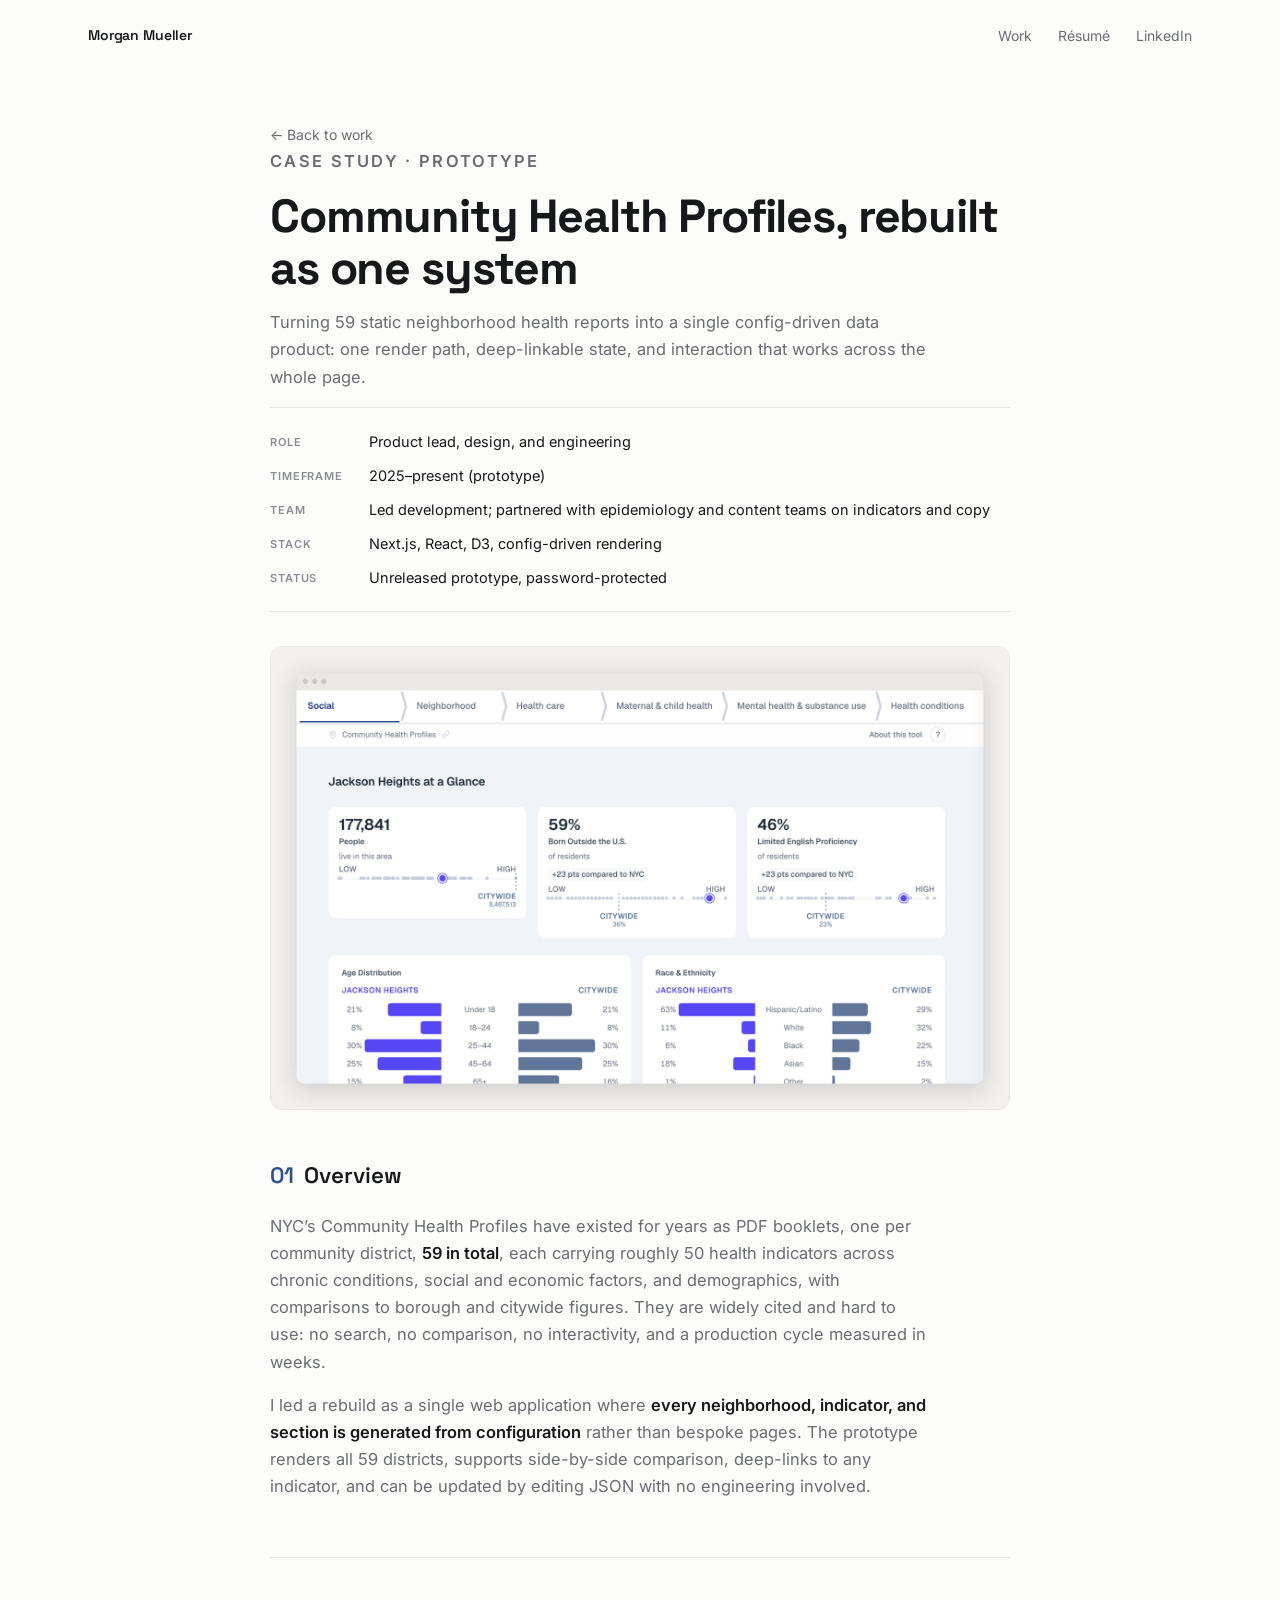
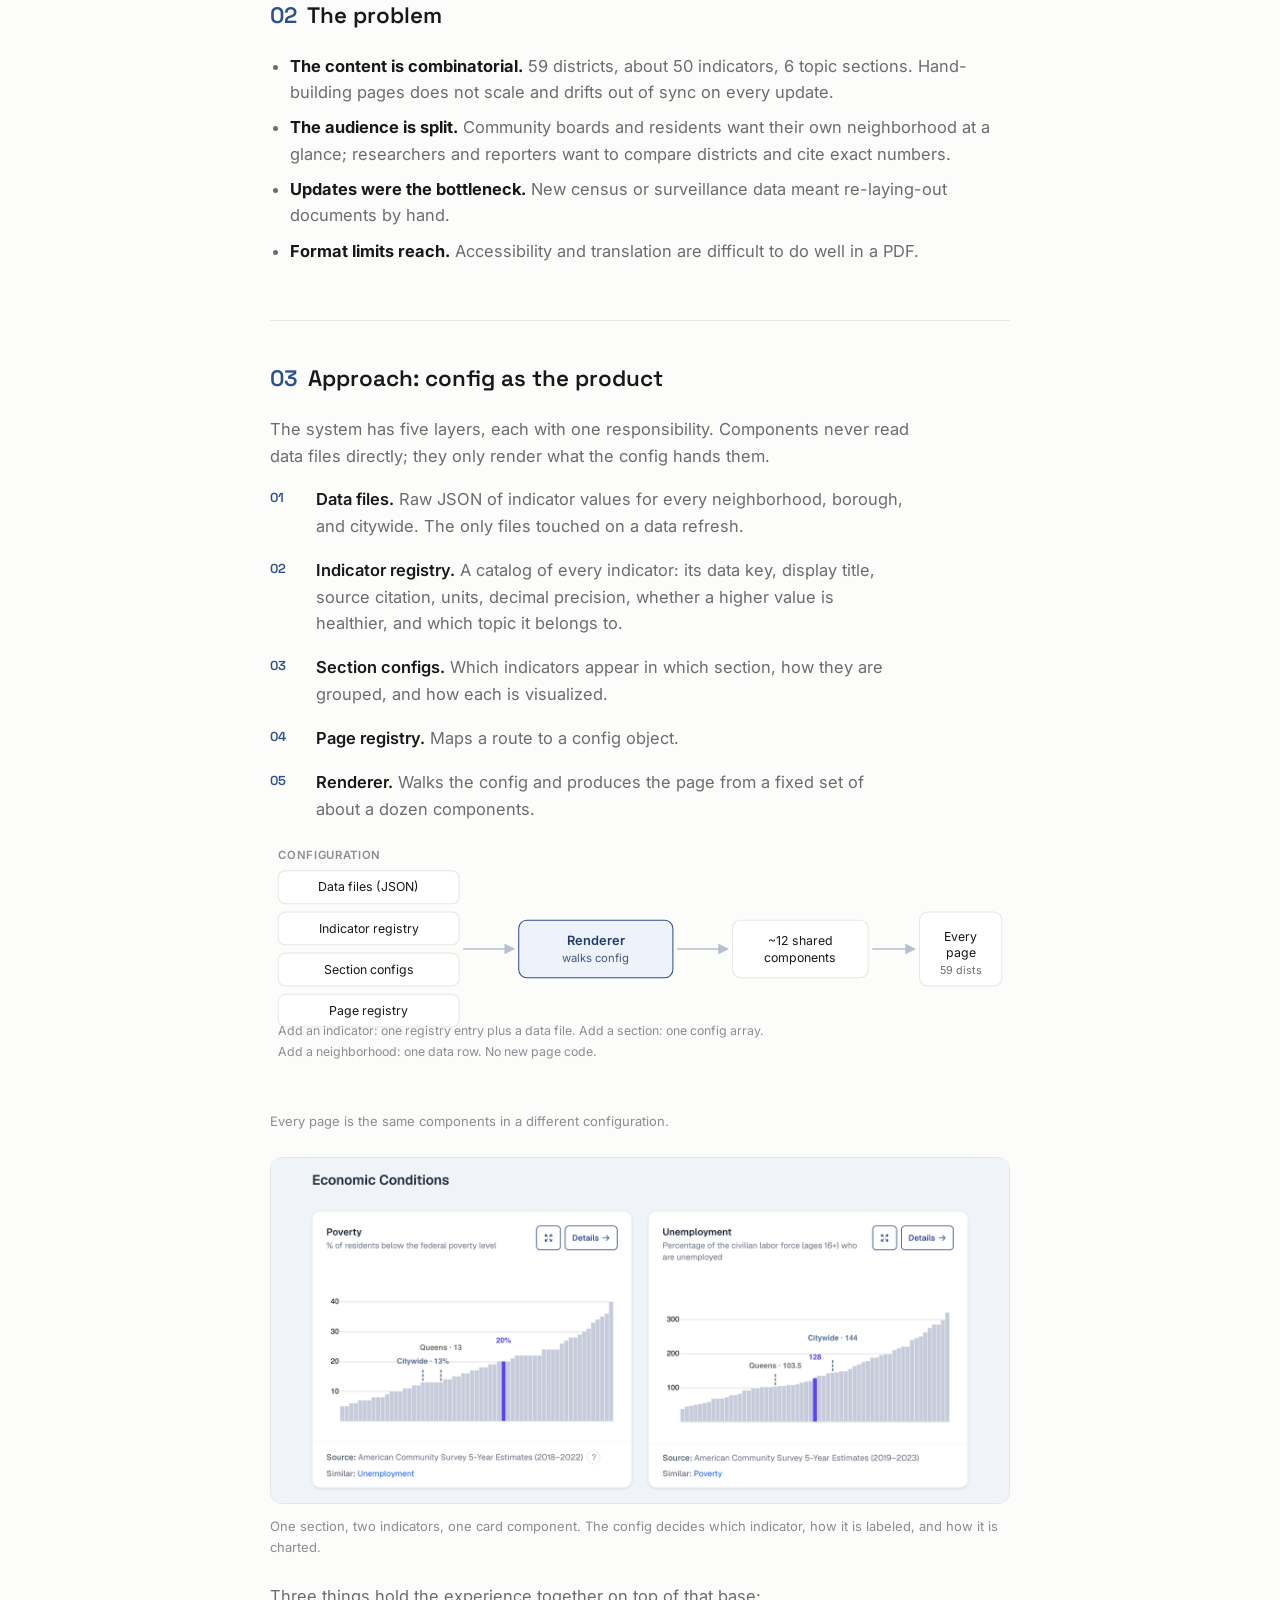
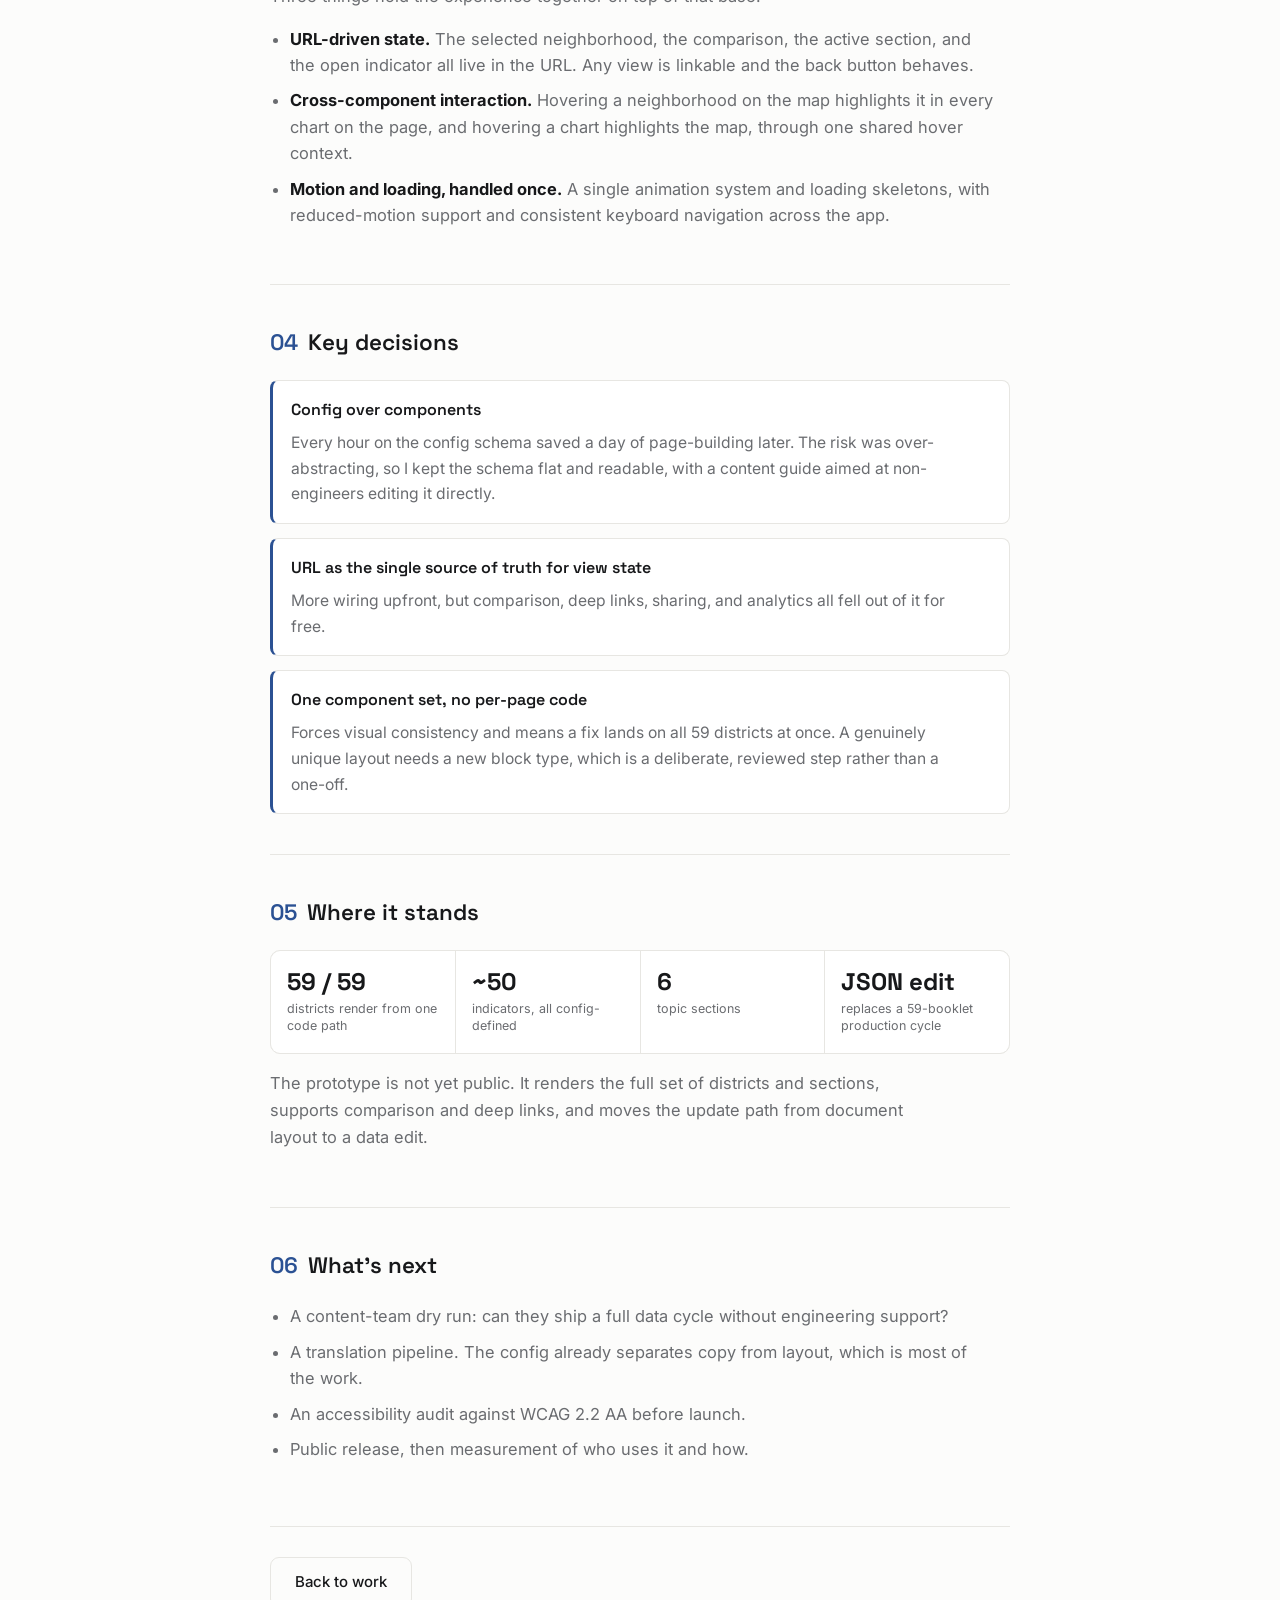
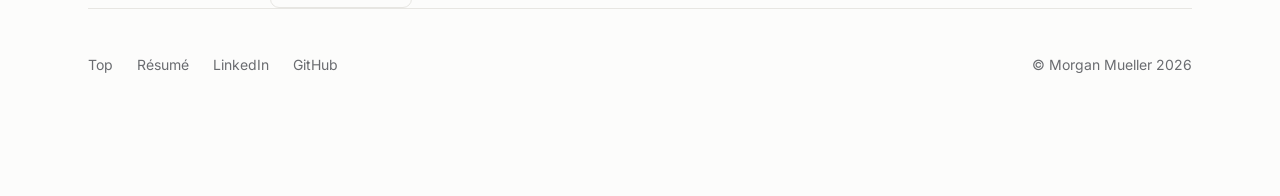
==== case/community-health-profiles.html @ b462141a "Add files via upload" ====
<!DOCTYPE html>
<html lang="en">

<head>
  <meta charset="utf-8">
  <meta name="viewport" content="width=device-width, initial-scale=1">
  <meta name="color-scheme" content="light only">
  <meta name="robots" content="noindex">

  <title>Case study: Community Health Profiles Redesign | Morgan Mueller</title>
  <meta name="author" content="Morgan Mueller">
  <meta name="description" content="Turning 59 static neighborhood health reports into one config-driven data product: a single render path, URL-driven state, and cross-component interaction.">

  <link rel="canonical" href="https://morganmueller.com/case/community-health-profiles.html">
  <link rel="icon" href="../assets/favicon.svg" type="image/svg+xml">
  <link rel="icon" href="../assets/favicon-32.png" sizes="32x32" type="image/png">
  <link rel="apple-touch-icon" href="../assets/apple-touch-icon.png">

  <meta property="og:title" content="Case study: Community Health Profiles Redesign" />
  <meta property="og:description" content="59 neighborhood health reports, rebuilt as one system." />
  <meta property="og:type" content="article" />

  <link rel="preconnect" href="https://fonts.googleapis.com">
  <link rel="preconnect" href="https://fonts.gstatic.com" crossorigin>
  <link href="https://fonts.googleapis.com/css2?family=Inter:wght@400;500;600&family=Space+Grotesk:wght@500;600;700&display=swap" rel="stylesheet">

  <link href="../css/main.css" rel="stylesheet">
  <link href="../css/case.css" rel="stylesheet">
</head>

<body id="top">

  <div class="wrap">

    <header class="topbar">
      <a class="monogram" href="../index.html">Morgan Mueller</a>
      <nav class="topbar__nav">
        <a href="../index.html#work">Work</a>
        <a href="../assets/resume.pdf" target="_blank" rel="noopener">Résumé</a>
        <a href="https://www.linkedin.com/in/morgan-mueller-6b3719a3/" target="_blank" rel="noopener">LinkedIn</a>
      </nav>
    </header>

    <article class="case">

      <div class="case__hero">
        <a class="case__back" href="../index.html#work">&#8592; Back to work</a>
        <p class="case__eyebrow">Case study &middot; Prototype</p>
        <h1>Community Health Profiles, rebuilt as one system</h1>
        <p class="case__sub">
          Turning 59 static neighborhood health reports into a single config-driven data
          product: one render path, deep-linkable state, and interaction that works across
          the whole page.
        </p>

        <dl class="case__facts">
          <dt>Role</dt><dd>Product lead, design, and engineering</dd>
          <dt>Timeframe</dt><dd>2025&ndash;present (prototype)</dd>
          <dt>Team</dt><dd>Led development; partnered with epidemiology and content teams on indicators and copy</dd>
          <dt>Stack</dt><dd>Next.js, React, D3, config-driven rendering</dd>
          <dt>Status</dt><dd>Unreleased prototype, password-protected</dd>
        </dl>

        <div class="case__shot">
          <img src="../assets/chp-redesign.png" alt="The Community Health Profiles prototype: a neighborhood at-a-glance view with stat tiles and paired neighborhood-versus-citywide comparison charts.">
        </div>
      </div>

      <section>
        <h2><span class="case__num">01</span>Overview</h2>
        <p>
          NYC&rsquo;s Community Health Profiles have existed for years as PDF booklets, one
          per community district, <strong>59 in total</strong>, each carrying roughly 50
          health indicators across chronic conditions, social and economic factors, and
          demographics, with comparisons to borough and citywide figures. They are widely
          cited and hard to use: no search, no comparison, no interactivity, and a
          production cycle measured in weeks.
        </p>
        <p>
          I led a rebuild as a single web application where <strong>every neighborhood,
          indicator, and section is generated from configuration</strong> rather than
          bespoke pages. The prototype renders all 59 districts, supports side-by-side
          comparison, deep-links to any indicator, and can be updated by editing JSON with
          no engineering involved.
        </p>
      </section>

      <section>
        <h2><span class="case__num">02</span>The problem</h2>
        <ul>
          <li><strong>The content is combinatorial.</strong> 59 districts, about 50 indicators, 6 topic sections. Hand-building pages does not scale and drifts out of sync on every update.</li>
          <li><strong>The audience is split.</strong> Community boards and residents want their own neighborhood at a glance; researchers and reporters want to compare districts and cite exact numbers.</li>
          <li><strong>Updates were the bottleneck.</strong> New census or surveillance data meant re-laying-out documents by hand.</li>
          <li><strong>Format limits reach.</strong> Accessibility and translation are difficult to do well in a PDF.</li>
        </ul>
      </section>

      <section>
        <h2><span class="case__num">03</span>Approach: config as the product</h2>
        <p>
          The system has five layers, each with one responsibility. Components never read
          data files directly; they only render what the config hands them.
        </p>
        <ol class="case__steps">
          <li><strong>Data files.</strong> Raw JSON of indicator values for every neighborhood, borough, and citywide. The only files touched on a data refresh.</li>
          <li><strong>Indicator registry.</strong> A catalog of every indicator: its data key, display title, source citation, units, decimal precision, whether a higher value is healthier, and which topic it belongs to.</li>
          <li><strong>Section configs.</strong> Which indicators appear in which section, how they are grouped, and how each is visualized.</li>
          <li><strong>Page registry.</strong> Maps a route to a config object.</li>
          <li><strong>Renderer.</strong> Walks the config and produces the page from a fixed set of about a dozen components.</li>
        </ol>

        <figure class="case__figure">
          <svg viewBox="0 0 720 252" role="img" aria-label="Architecture diagram: four configuration inputs feed a renderer, which uses a shared component set to build every page.">
            <defs>
              <marker id="ar2" viewBox="0 0 8 8" refX="6" refY="4" markerWidth="7" markerHeight="7" orient="auto">
                <path d="M0,0 L8,4 L0,8 z" fill="#b6bfd2"></path>
              </marker>
            </defs>
            <text x="8" y="18" font-family="Inter, sans-serif" font-size="11" font-weight="600" letter-spacing="0.06em" fill="#8b8d92">CONFIGURATION</text>
            <rect x="8" y="30" width="176" height="32" rx="7" fill="#ffffff" stroke="#e7e6e2"></rect>
            <text x="96" y="50" text-anchor="middle" font-family="Inter, sans-serif" font-size="12" fill="#17181a">Data files (JSON)</text>
            <rect x="8" y="70" width="176" height="32" rx="7" fill="#ffffff" stroke="#e7e6e2"></rect>
            <text x="96" y="90" text-anchor="middle" font-family="Inter, sans-serif" font-size="12" fill="#17181a">Indicator registry</text>
            <rect x="8" y="110" width="176" height="32" rx="7" fill="#ffffff" stroke="#e7e6e2"></rect>
            <text x="96" y="130" text-anchor="middle" font-family="Inter, sans-serif" font-size="12" fill="#17181a">Section configs</text>
            <rect x="8" y="150" width="176" height="32" rx="7" fill="#ffffff" stroke="#e7e6e2"></rect>
            <text x="96" y="170" text-anchor="middle" font-family="Inter, sans-serif" font-size="12" fill="#17181a">Page registry</text>

            <path d="M188 106 H236" stroke="#b6bfd2" stroke-width="1.5" fill="none" marker-end="url(#ar2)"></path>

            <rect x="242" y="78" width="150" height="56" rx="8" fill="#eef2fa" stroke="#2b5193"></rect>
            <text x="317" y="102" text-anchor="middle" font-family="Inter, sans-serif" font-size="12.5" font-weight="600" fill="#1f3d70">Renderer</text>
            <text x="317" y="119" text-anchor="middle" font-family="Inter, sans-serif" font-size="11" fill="#41597f">walks config</text>

            <path d="M396 106 H444" stroke="#b6bfd2" stroke-width="1.5" fill="none" marker-end="url(#ar2)"></path>

            <rect x="450" y="78" width="132" height="56" rx="8" fill="#ffffff" stroke="#e7e6e2"></rect>
            <text x="516" y="102" text-anchor="middle" font-family="Inter, sans-serif" font-size="12" fill="#17181a">~12 shared</text>
            <text x="516" y="119" text-anchor="middle" font-family="Inter, sans-serif" font-size="12" fill="#17181a">components</text>

            <path d="M586 106 H626" stroke="#b6bfd2" stroke-width="1.5" fill="none" marker-end="url(#ar2)"></path>

            <rect x="632" y="70" width="80" height="72" rx="8" fill="#ffffff" stroke="#e7e6e2"></rect>
            <text x="672" y="98" text-anchor="middle" font-family="Inter, sans-serif" font-size="12" fill="#17181a">Every</text>
            <text x="672" y="114" text-anchor="middle" font-family="Inter, sans-serif" font-size="12" fill="#17181a">page</text>
            <text x="672" y="130" text-anchor="middle" font-family="Inter, sans-serif" font-size="10.5" fill="#6a6c70">59 dists</text>

            <text x="8" y="190" font-family="Inter, sans-serif" font-size="12" fill="#8b8d92">Add an indicator: one registry entry plus a data file. Add a section: one config array.</text>
            <text x="8" y="210" font-family="Inter, sans-serif" font-size="12" fill="#8b8d92">Add a neighborhood: one data row. No new page code.</text>
          </svg>
          <figcaption>Every page is the same components in a different configuration.</figcaption>
        </figure>

        <figure class="case__figure">
          <img src="../assets/chp-config-components.png" alt="A topic section on the prototype: two indicator cards, Poverty and Unemployment, with identical layout: a ranked distribution chart, the neighborhood highlighted against citywide and borough reference lines, a source citation, and links to related indicators.">
          <figcaption>One section, two indicators, one card component. The config decides which indicator, how it is labeled, and how it is charted.</figcaption>
        </figure>

        <p>Three things hold the experience together on top of that base:</p>
        <ul>
          <li><strong>URL-driven state.</strong> The selected neighborhood, the comparison, the active section, and the open indicator all live in the URL. Any view is linkable and the back button behaves.</li>
          <li><strong>Cross-component interaction.</strong> Hovering a neighborhood on the map highlights it in every chart on the page, and hovering a chart highlights the map, through one shared hover context.</li>
          <li><strong>Motion and loading, handled once.</strong> A single animation system and loading skeletons, with reduced-motion support and consistent keyboard navigation across the app.</li>
        </ul>
      </section>

      <section>
        <h2><span class="case__num">04</span>Key decisions</h2>
        <div class="case__decisions">
          <div class="decision">
            <h3>Config over components</h3>
            <p>Every hour on the config schema saved a day of page-building later. The risk was over-abstracting, so I kept the schema flat and readable, with a content guide aimed at non-engineers editing it directly.</p>
          </div>
          <div class="decision">
            <h3>URL as the single source of truth for view state</h3>
            <p>More wiring upfront, but comparison, deep links, sharing, and analytics all fell out of it for free.</p>
          </div>
          <div class="decision">
            <h3>One component set, no per-page code</h3>
            <p>Forces visual consistency and means a fix lands on all 59 districts at once. A genuinely unique layout needs a new block type, which is a deliberate, reviewed step rather than a one-off.</p>
          </div>
        </div>
      </section>

      <section>
        <h2><span class="case__num">05</span>Where it stands</h2>
        <div class="case__results">
          <div class="result"><strong>59 / 59</strong><span>districts render from one code path</span></div>
          <div class="result"><strong>~50</strong><span>indicators, all config-defined</span></div>
          <div class="result"><strong>6</strong><span>topic sections</span></div>
          <div class="result"><strong>JSON edit</strong><span>replaces a 59-booklet production cycle</span></div>
        </div>
        <p>
          The prototype is not yet public. It renders the full set of districts and
          sections, supports comparison and deep links, and moves the update path from
          document layout to a data edit.
        </p>
      </section>

      <section>
        <h2><span class="case__num">06</span>What&rsquo;s next</h2>
        <ul>
          <li>A content-team dry run: can they ship a full data cycle without engineering support?</li>
          <li>A translation pipeline. The config already separates copy from layout, which is most of the work.</li>
          <li>An accessibility audit against WCAG 2.2 AA before launch.</li>
          <li>Public release, then measurement of who uses it and how.</li>
        </ul>
      </section>

      <div class="case__cta">
        <a class="btn btn--ghost" href="../index.html#work">Back to work</a>
      </div>

    </article>

    <footer class="foot">
      <div class="foot__links">
        <a href="#top">Top</a>
        <a href="../assets/resume.pdf" target="_blank" rel="noopener">Résumé</a>
        <a href="https://www.linkedin.com/in/morgan-mueller-6b3719a3/" target="_blank" rel="noopener">LinkedIn</a>
        <a href="https://github.com/morganmueller" target="_blank" rel="noopener">GitHub</a>
      </div>
      <p class="foot__copy">&copy; Morgan Mueller 2026</p>
    </footer>

  </div>

</body>
</html>
---- css/main.css ----
/* ---------- Tokens ---------- */
:root {
  --bg: #fcfcfb;
  --surface: #ffffff;
  --text: #17181a;
  --muted: #6a6c70;
  --faint: #8b8d92;
  --border: #e7e6e2;
  --accent: #2b5193;
  --accent-strong: #1f3d70;

  --radius: 12px;
  --maxw: 1200px;

  --font-sans: 'Inter', system-ui, -apple-system, 'Segoe UI', Roboto, Helvetica, Arial, sans-serif;
  --font-display: 'Space Grotesk', var(--font-sans);
}

/* ---------- Base ---------- */
* { box-sizing: border-box; }

html { scroll-behavior: smooth; }

body {
  margin: 0;
  background: var(--bg);
  color: var(--text);
  font-family: var(--font-sans);
  font-size: 17px;
  line-height: 1.65;
  -webkit-font-smoothing: antialiased;
  text-rendering: optimizeLegibility;
}

a { color: inherit; text-decoration: none; }

img { max-width: 100%; }

.wrap {
  max-width: var(--maxw);
  margin: 0 auto;
  padding: 0 48px 120px;
}

/* ---------- Topbar ---------- */
.topbar {
  display: flex;
  align-items: center;
  justify-content: space-between;
  padding: 24px 0;
  font-size: 14px;
}

.monogram {
  font-family: var(--font-display);
  font-weight: 600;
  letter-spacing: -0.01em;
}

.topbar__nav a {
  color: var(--muted);
  margin-left: 22px;
  transition: color .15s ease;
}

.topbar__nav a:hover { color: var(--text); }

/* ---------- Sections ---------- */
section {
  padding: 56px 0;
  border-top: 1px solid var(--border);
}

section[id] { scroll-margin-top: 28px; }

.section-label {
  display: flex;
  align-items: center;
  gap: 12px;
  font-size: 12px;
  font-weight: 600;
  letter-spacing: 0.13em;
  text-transform: uppercase;
  color: var(--faint);
  margin: 0 0 28px;
}

.section-label::before {
  content: "";
  width: 22px;
  height: 2px;
  background: var(--accent);
  flex: none;
}

/* ---------- Hero ---------- */
.hero {
  position: relative;
  padding: 72px 0 12px;
  border-top: 0;
}

.hero__spark {
  position: absolute;
  top: 40px;
  right: 0;
  width: min(46%, 460px);
  height: 118px;
  overflow: visible;
  pointer-events: none;
}

.hero__spark polyline {
  fill: none;
  stroke: var(--accent);
  stroke-width: 2;
  stroke-linecap: round;
  stroke-linejoin: round;
  opacity: 0.32;
  stroke-dasharray: 1400;
  stroke-dashoffset: 1400;
  animation: spark-draw 1.6s cubic-bezier(.2, .7, .2, 1) 0.2s forwards;
}

@keyframes spark-draw {
  to { stroke-dashoffset: 0; }
}

.hero h1 {
  position: relative;
  font-family: var(--font-display);
  font-size: clamp(2.9rem, 6.5vw, 4.75rem);
  font-weight: 700;
  letter-spacing: -0.03em;
  line-height: 1.04;
  margin: 0 0 16px;
}

.hero__role {
  position: relative;
  font-size: clamp(1.15rem, 2vw, 1.35rem);
  font-weight: 500;
  color: var(--accent);
  margin: 0 0 10px;
  max-width: 32ch;
}

.hero__craft {
  position: relative;
  font-size: 1.02rem;
  font-weight: 500;
  color: var(--text);
  margin: 0 0 26px;
  max-width: 52ch;
}

.hero__meta {
  font-size: 0.9rem;
  color: var(--faint);
  margin: 0 0 30px;
  max-width: 65ch;
}

.hero__lede {
  font-size: 1.05rem;
  color: var(--muted);
  margin: 0 0 18px;
  max-width: 65ch;
}

/* ---------- Capabilities ---------- */
.caps__grid {
  display: grid;
  grid-template-columns: repeat(3, 1fr);
  gap: 44px;
}

.cap h3 {
  font-family: var(--font-display);
  font-size: 1.05rem;
  font-weight: 600;
  margin: 0 0 14px;
}

.cap ul {
  list-style: none;
  margin: 0;
  padding: 0;
}

.cap li {
  font-size: 15px;
  color: var(--muted);
  line-height: 1.5;
  padding: 9px 0;
  border-top: 1px solid var(--border);
}

/* ---------- Tools & methods ---------- */
.tools {
  margin-top: 40px;
  padding-top: 28px;
  border-top: 1px solid var(--border);
}

.tools__label {
  display: block;
  font-size: 12px;
  font-weight: 600;
  letter-spacing: 0.13em;
  text-transform: uppercase;
  color: var(--faint);
  margin-bottom: 16px;
}

.chips {
  list-style: none;
  display: flex;
  flex-wrap: wrap;
  gap: 10px;
  margin: 0;
  padding: 0;
}

.chips li {
  font-size: 13.5px;
  color: var(--text);
  background: var(--surface);
  border: 1px solid var(--border);
  border-radius: 999px;
  padding: 6px 14px;
  line-height: 1.3;
}

/* ---------- How I work ---------- */
.how p {
  font-size: 1.05rem;
  color: var(--muted);
  margin: 0;
  max-width: 70ch;
}

/* ---------- Selected work ---------- */
.work__grid {
  display: grid;
  grid-template-columns: repeat(2, 1fr);
  gap: 28px;
}

.card {
  position: relative;
  display: flex;
  flex-direction: column;
  background: var(--surface);
  border: 1px solid var(--border);
  border-radius: var(--radius);
  overflow: hidden;
  transition: transform .18s ease, border-color .18s ease, box-shadow .18s ease;
}

.card:hover {
  transform: translateY(-3px);
  border-color: var(--accent);
  box-shadow: 0 16px 38px -16px rgba(0, 0, 0, 0.22);
}

/* whole-card link: transparent overlay that captures clicks */
.card__stretch {
  position: absolute;
  inset: 0;
  z-index: 1;
  border-radius: var(--radius);
}

.card__stretch:focus-visible {
  outline: 2px solid var(--accent);
  outline-offset: -3px;
}

/* real links inside the card sit above the overlay */
.card__links {
  position: relative;
  z-index: 2;
  display: flex;
  flex-wrap: wrap;
  gap: 18px;
  margin-top: 16px;
  padding-top: 14px;
  border-top: 1px solid var(--border);
  font-size: 13px;
}

.card__links a {
  color: var(--accent);
  font-weight: 500;
}

.card__links a:hover {
  color: var(--accent-strong);
  text-decoration: underline;
}

.card__case { font-weight: 600; }

.card__thumb {
  aspect-ratio: 16 / 10;
  overflow: hidden;
  background: var(--bg);
  border-bottom: 1px solid var(--border);
}

.card__thumb img {
  width: 100%;
  height: 100%;
  object-fit: cover;
  object-position: top center;
  display: block;
  transition: transform .4s cubic-bezier(.2, .7, .2, 1);
}

.card:hover .card__thumb img { transform: scale(1.04); }

.card__body { padding: 22px 24px 26px; }

.card__index {
  font-family: var(--font-display);
  font-size: 12px;
  font-weight: 600;
  letter-spacing: 0.12em;
  color: var(--accent);
  margin: 0 0 10px;
}

.card__title {
  font-family: var(--font-display);
  font-size: 1.2rem;
  font-weight: 600;
  line-height: 1.25;
  margin: 0 0 8px;
}

.card__org {
  font-size: 11.5px;
  font-weight: 600;
  letter-spacing: 0.07em;
  text-transform: uppercase;
  color: var(--faint);
  margin: 0 0 12px;
}

.card__meta {
  font-size: 14.5px;
  color: var(--muted);
  line-height: 1.55;
  margin: 0;
}

.card__role {
  color: var(--text);
  font-weight: 500;
}

.card__impact {
  margin: 12px 0 0;
  padding-top: 12px;
  border-top: 1px solid var(--border);
  font-size: 13.5px;
  line-height: 1.5;
  color: var(--text);
}

.card__impact-label {
  display: inline-block;
  margin-right: 8px;
  font-size: 10.5px;
  font-weight: 600;
  letter-spacing: 0.09em;
  text-transform: uppercase;
  color: var(--accent);
  transform: translateY(-1px);
}

.card__stack {
  list-style: none;
  display: flex;
  flex-wrap: wrap;
  gap: 7px;
  margin: 14px 0 0;
  padding: 0;
}

.card__stack li {
  font-size: 11.5px;
  color: var(--muted);
  background: var(--bg);
  border: 1px solid var(--border);
  border-radius: 999px;
  padding: 3px 10px;
  line-height: 1.3;
}

/* ---------- Locked / private project ---------- */
.card--locked {
  border-style: dashed;
  border-color: #cfcec8;
}

.card--locked:hover {
  transform: none;
  border-color: var(--accent);
  box-shadow: none;
}

.card--locked:hover .card__thumb img { transform: none; }

.card__thumb { position: relative; }

.card__lockbadge {
  position: absolute;
  top: 10px;
  right: 10px;
  display: inline-flex;
  align-items: center;
  gap: 5px;
  padding: 4px 9px 4px 7px;
  font-size: 10.5px;
  font-weight: 600;
  letter-spacing: 0.04em;
  text-transform: uppercase;
  color: #fff;
  background: rgba(23, 24, 26, 0.72);
  border-radius: 999px;
  backdrop-filter: blur(3px);
}

.card--unlocked .card__lockbadge {
  background: var(--accent);
}

.lock-form {
  display: flex;
  gap: 8px;
  margin: 16px 0 0;
}

.lock-form__input {
  flex: 1 1 auto;
  min-width: 0;
  font: inherit;
  font-size: 14px;
  padding: 10px 12px;
  color: var(--text);
  background: var(--bg);
  border: 1px solid var(--border);
  border-radius: 8px;
}

.lock-form__input:focus {
  outline: none;
  border-color: var(--accent);
  box-shadow: 0 0 0 3px rgba(43, 81, 147, 0.12);
}

.lock-form__btn {
  flex: none;
  padding: 10px 18px;
  font-size: 14px;
  border-radius: 8px;
  cursor: pointer;
}

.lock-form__btn:disabled { opacity: 0.6; cursor: default; }

.lock-form__msg {
  margin: 10px 0 0;
  font-size: 13px;
  color: #b23b3b;
}

.card__note {
  display: flex;
  align-items: flex-start;
  gap: 7px;
  margin: 14px 0 16px;
  padding-top: 12px;
  border-top: 1px solid var(--border);
  font-size: 12.5px;
  line-height: 1.5;
  color: var(--muted);
}

.card__note svg { flex: none; margin-top: 2px; }

.lock-visit { padding: 9px 16px; font-size: 14px; border-radius: 8px; }

.card--unlocked.is-revealing { animation: reveal-fade .5s ease both; }

@keyframes reveal-fade {
  from { opacity: 0; transform: translateY(6px); }
  to { opacity: 1; transform: none; }
}

.shake { animation: shake .4s ease; }

@keyframes shake {
  10%, 90% { transform: translateX(-1px); }
  20%, 80% { transform: translateX(2px); }
  30%, 50%, 70% { transform: translateX(-4px); }
  40%, 60% { transform: translateX(4px); }
}

/* ---------- Contact ---------- */
.contact__lead {
  font-family: var(--font-display);
  font-size: clamp(1.8rem, 4vw, 2.6rem);
  font-weight: 700;
  letter-spacing: -0.02em;
  margin: 0 0 14px;
}

.contact__body {
  color: var(--muted);
  margin: 0 0 16px;
  max-width: 58ch;
}

.contact__looking {
  display: inline-block;
  margin: 0 0 28px;
  padding: 8px 14px;
  font-size: 0.95rem;
  color: var(--accent-strong);
  background: #eef2fa;
  border-radius: 8px;
  max-width: 58ch;
}

.contact__actions {
  display: flex;
  flex-wrap: wrap;
  gap: 14px;
}

.btn {
  display: inline-flex;
  align-items: center;
  padding: 12px 24px;
  border-radius: 9px;
  font-size: 15px;
  font-weight: 500;
  border: 1px solid transparent;
  transition: background-color .15s ease, border-color .15s ease, color .15s ease, transform .15s ease;
}

.btn:hover { transform: translateY(-2px); }

.btn--primary {
  background: var(--accent);
  color: #fff;
}

.btn--primary:hover { background: var(--accent-strong); }

.btn--ghost {
  border-color: var(--border);
  color: var(--text);
}

.btn--ghost:hover { border-color: var(--accent); color: var(--accent); }

/* ---------- Footer ---------- */
.foot {
  display: flex;
  align-items: center;
  justify-content: space-between;
  padding-top: 44px;
  border-top: 1px solid var(--border);
  font-size: 14px;
  color: var(--muted);
}

.foot__links a {
  margin-right: 20px;
  transition: color .15s ease;
}

.foot__links a:hover { color: var(--text); }

.foot__copy { margin: 0; }

/* ---------- Motion ---------- */
@media (prefers-reduced-motion: reduce) {
  html { scroll-behavior: auto; }

  .hero__spark polyline { animation: none; stroke-dashoffset: 0; }

  .card,
  .card__thumb img,
  .btn,
  .card--unlocked.is-revealing,
  .shake { animation: none !important; transition: none !important; }
}

/* ---------- Responsive ---------- */
@media (max-width: 960px) {
  .hero__spark { display: none; }
}

@media (max-width: 860px) {
  .wrap { padding: 0 32px 96px; }

  section { padding: 44px 0; }

  .hero { padding-top: 52px; }

  .caps__grid { grid-template-columns: 1fr; gap: 28px; }

  .work__grid { grid-template-columns: 1fr; gap: 22px; }
}

@media (max-width: 560px) {
  body { font-size: 16px; }

  .wrap { padding: 0 20px 80px; }

  .topbar__nav a { margin-left: 16px; }

  .btn { flex: 1 1 auto; justify-content: center; }

  .foot {
    flex-direction: column;
    align-items: flex-start;
    gap: 12px;
  }

  .foot__links a { margin-right: 16px; }
}
---- css/case.css ----
/* ---------- Case study pages (loads after main.css) ---------- */
.case {
  max-width: 740px;
  margin: 0 auto;
}

.case__back {
  display: inline-flex;
  align-items: center;
  gap: 6px;
  margin: 8px 0 0;
  font-size: 14px;
  color: var(--muted);
}

.case__back:hover { color: var(--text); }

.case__hero {
  padding: 44px 0 4px;
}

.case__eyebrow {
  margin: 0 0 16px;
  font-size: 12px;
  font-weight: 600;
  letter-spacing: 0.14em;
  text-transform: uppercase;
  color: var(--accent);
}

.case__hero h1 {
  font-family: var(--font-display);
  font-size: clamp(2rem, 5vw, 2.9rem);
  font-weight: 700;
  letter-spacing: -0.025em;
  line-height: 1.12;
  margin: 0 0 14px;
}

.case__sub {
  font-size: 1.18rem;
  line-height: 1.5;
  color: var(--muted);
  margin: 0 0 30px;
  max-width: 58ch;
}

.case__facts {
  display: grid;
  grid-template-columns: max-content 1fr;
  gap: 10px 26px;
  margin: 0 0 34px;
  padding: 22px 0;
  border-top: 1px solid var(--border);
  border-bottom: 1px solid var(--border);
}

.case__facts dt {
  font-size: 11px;
  font-weight: 600;
  letter-spacing: 0.08em;
  text-transform: uppercase;
  color: var(--faint);
  padding-top: 3px;
}

.case__facts dd {
  margin: 0;
  font-size: 14.5px;
  color: var(--text);
}

.case__facts dd a { color: var(--accent); }

.case__shot {
  margin: 4px 0;
  border: 1px solid var(--border);
  border-radius: var(--radius);
  overflow: hidden;
}

.case__shot img { display: block; width: 100%; }

.case > section {
  padding: 40px 0;
  border-top: 1px solid var(--border);
}

.case > section:first-of-type { border-top: 0; }

.case h2 {
  font-family: var(--font-display);
  font-size: 1.4rem;
  font-weight: 600;
  margin: 0 0 18px;
}

.case h2 .case__num {
  color: var(--accent);
  margin-right: 10px;
}

.case p {
  font-size: 1.03rem;
  line-height: 1.65;
  color: var(--muted);
  margin: 0 0 16px;
  max-width: 66ch;
}

.case p strong { color: var(--text); font-weight: 600; }

.case ul {
  margin: 0 0 16px;
  padding-left: 1.15em;
  max-width: 66ch;
}

.case ul li {
  font-size: 1.03rem;
  line-height: 1.6;
  color: var(--muted);
  margin-bottom: 9px;
}

.case ul li strong { color: var(--text); }

/* numbered approach steps */
.case__steps {
  list-style: none;
  margin: 0 0 8px;
  padding: 0;
  counter-reset: step;
}

.case__steps li {
  position: relative;
  padding-left: 46px;
  margin-bottom: 18px;
  font-size: 1.03rem;
  line-height: 1.6;
  color: var(--muted);
  max-width: 64ch;
}

.case__steps li strong { color: var(--text); font-weight: 600; }

.case__steps li::before {
  counter-increment: step;
  content: counter(step, decimal-leading-zero);
  position: absolute;
  left: 0;
  top: 2px;
  font-family: var(--font-display);
  font-size: 13px;
  font-weight: 600;
  color: var(--accent);
}

/* diagram + inline screenshots */
.case__figure { margin: 12px 0 24px; }
.case__figure svg { display: block; width: 100%; height: auto; }

.case__figure img {
  display: block;
  width: 100%;
  height: auto;
  border: 1px solid var(--border);
  border-radius: var(--radius);
}

.case__figure figcaption {
  margin-top: 12px;
  font-size: 13px;
  color: var(--faint);
}

/* key-decision callouts */
.case__decisions { display: grid; gap: 14px; }

.decision {
  padding: 16px 18px;
  background: var(--surface);
  border: 1px solid var(--border);
  border-left: 3px solid var(--accent);
  border-radius: 8px;
}

.decision h3 {
  font-family: var(--font-display);
  font-size: 1rem;
  font-weight: 600;
  margin: 0 0 6px;
}

.decision p { margin: 0; font-size: 0.98rem; }

/* results strip */
.case__results {
  display: grid;
  grid-template-columns: repeat(auto-fit, minmax(140px, 1fr));
  gap: 1px;
  margin: 4px 0 16px;
  background: var(--border);
  border: 1px solid var(--border);
  border-radius: 10px;
  overflow: hidden;
}

.result { background: var(--surface); padding: 18px 16px; }

.result strong {
  display: block;
  font-family: var(--font-display);
  font-size: 1.5rem;
  font-weight: 700;
  line-height: 1.1;
  color: var(--text);
}

.result span {
  display: block;
  margin-top: 4px;
  font-size: 12.5px;
  line-height: 1.4;
  color: var(--muted);
}

.case__disclaimer {
  margin: 0 0 4px;
  font-size: 12.5px;
  color: var(--faint);
}

/* closing CTA */
.case__cta {
  display: flex;
  flex-wrap: wrap;
  gap: 14px;
  margin-top: 8px;
  padding-top: 30px;
  border-top: 1px solid var(--border);
}

@media (max-width: 640px) {
  .case__facts { grid-template-columns: 1fr; gap: 3px 0; }
  .case__facts dt { padding-top: 14px; }
  .case > section { padding: 32px 0; }
}
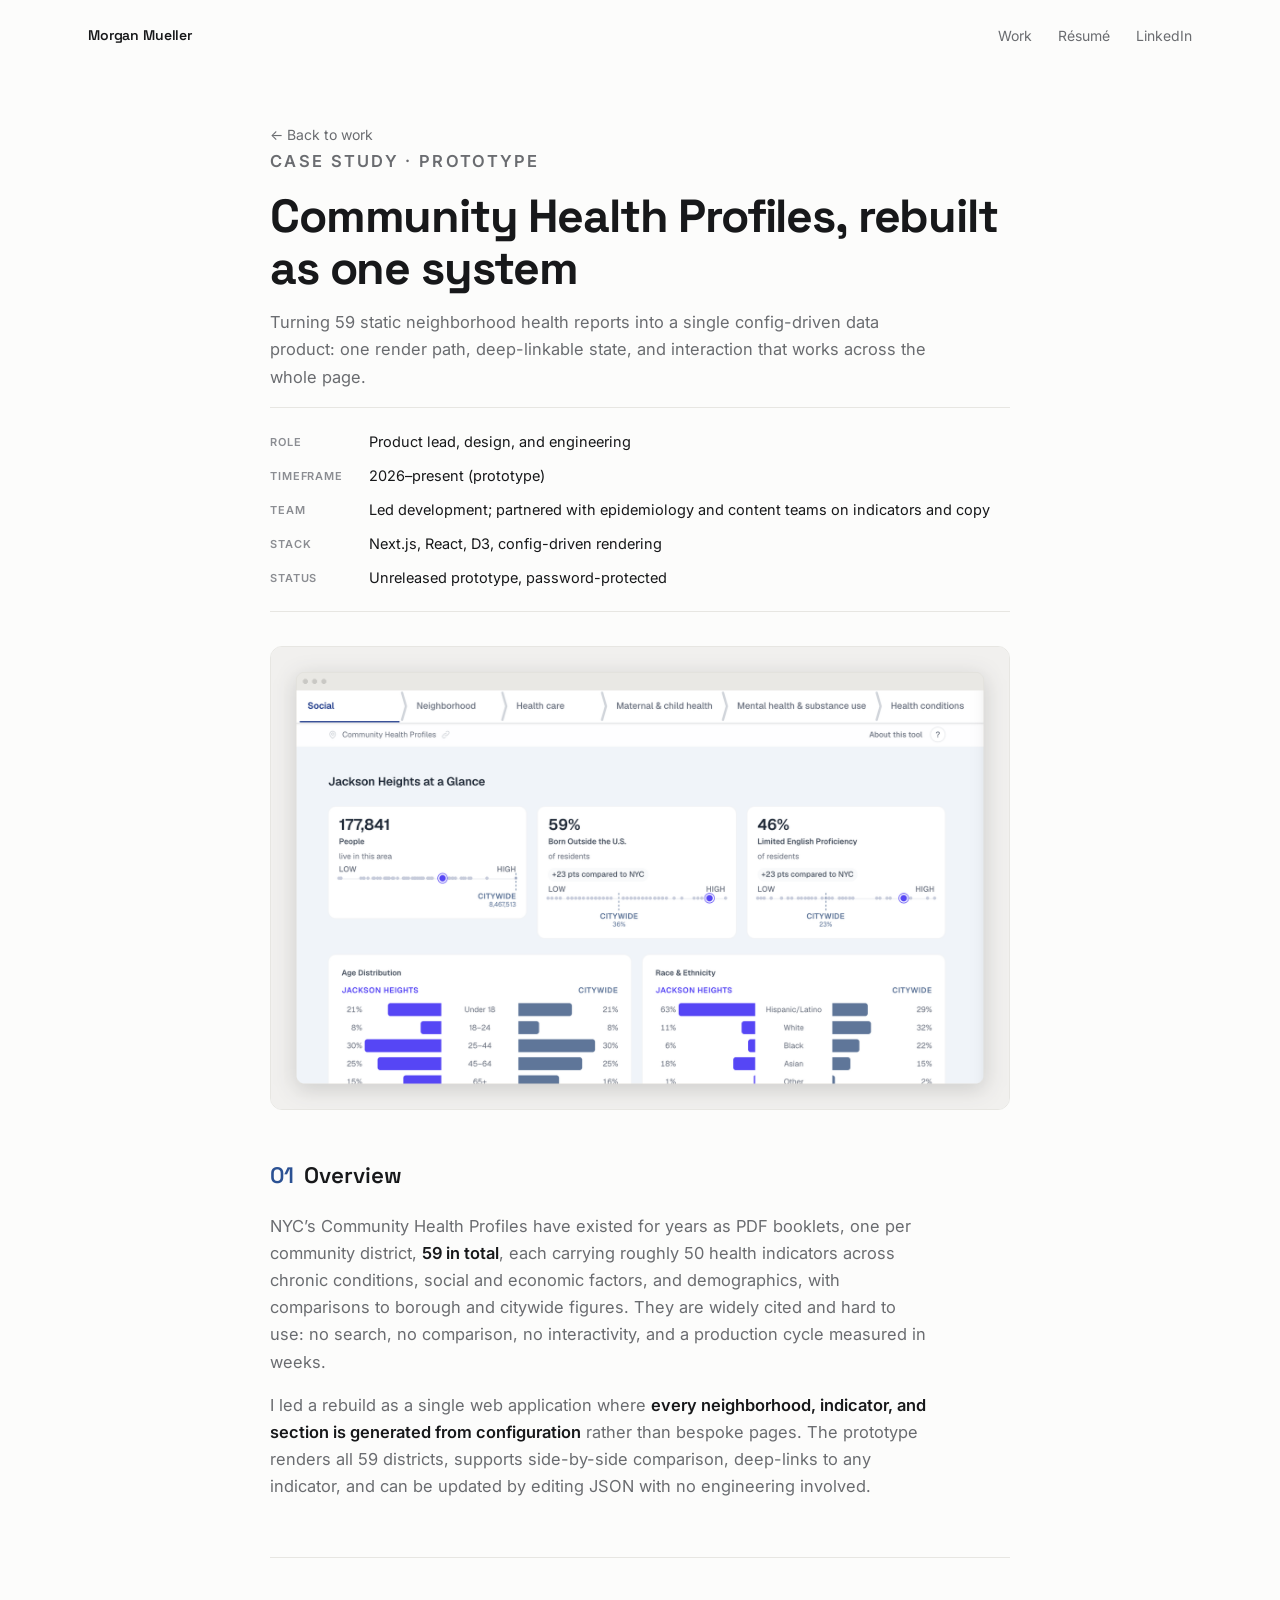
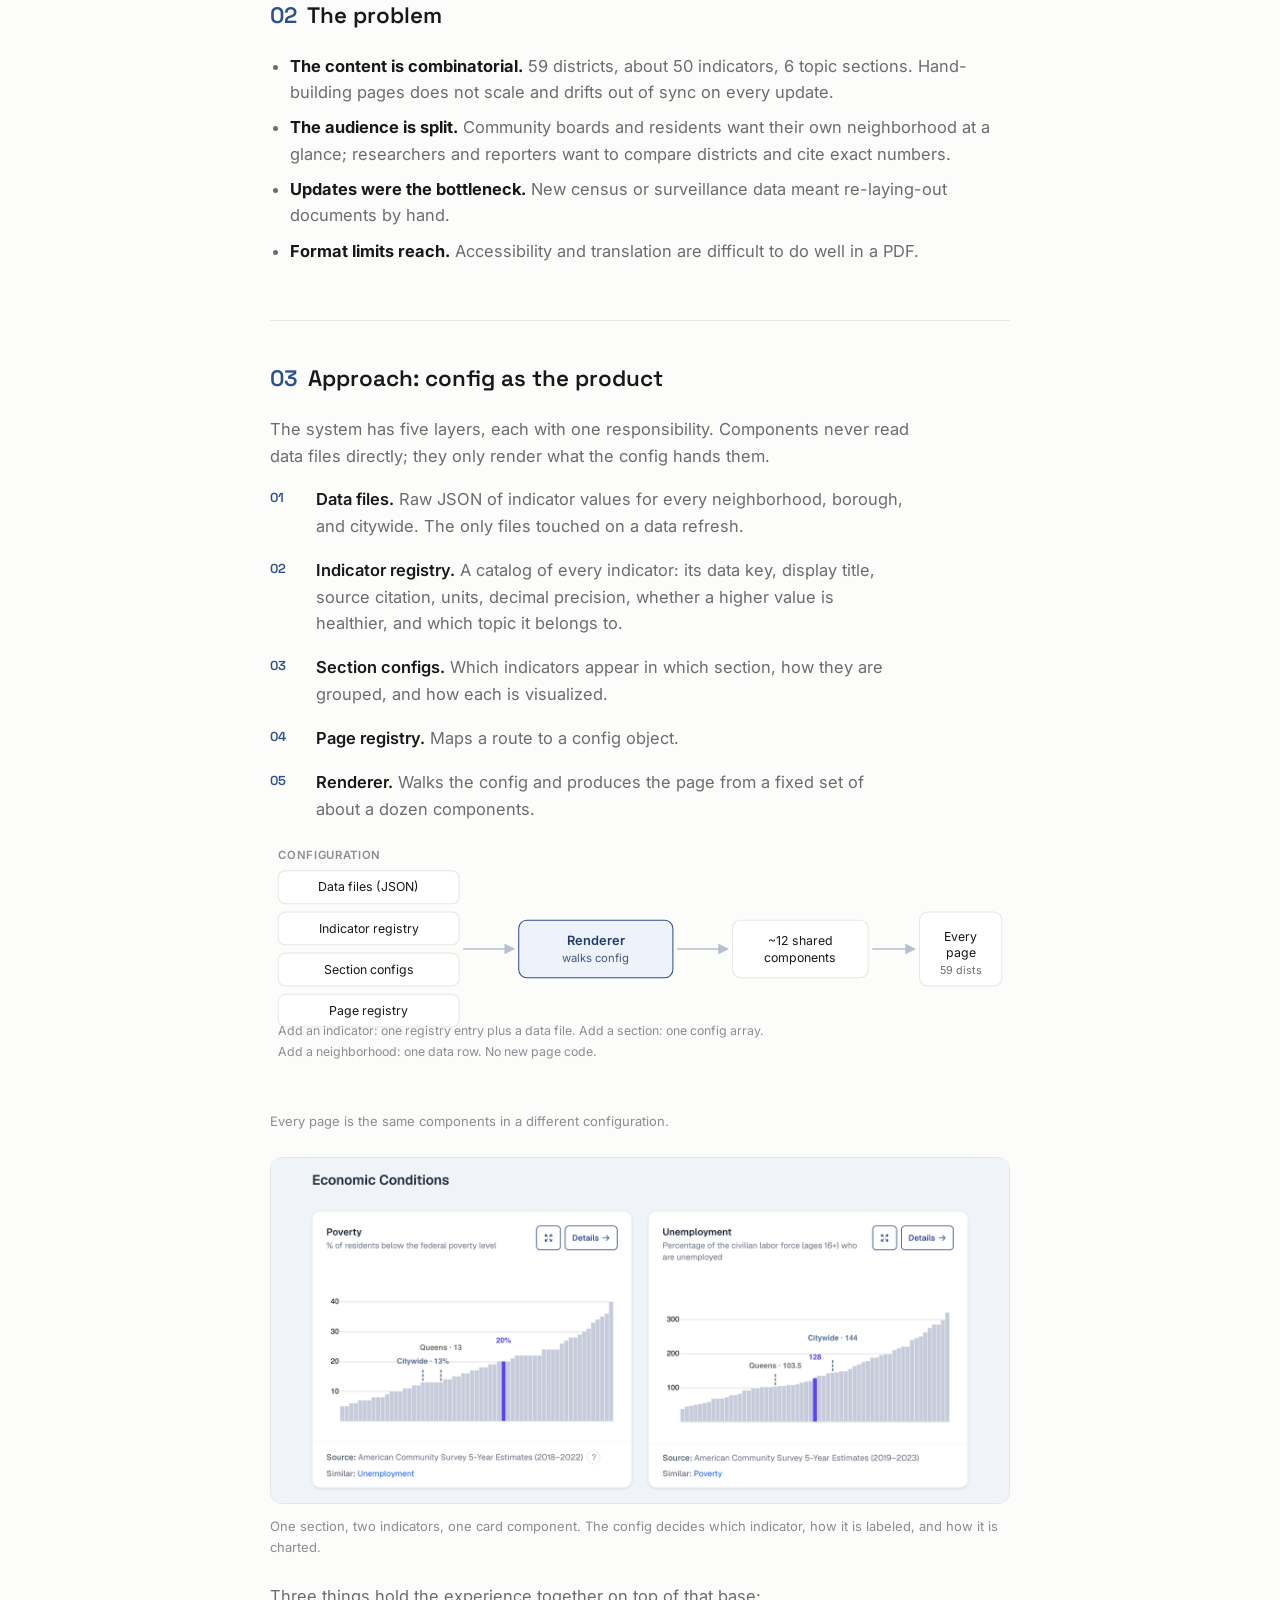
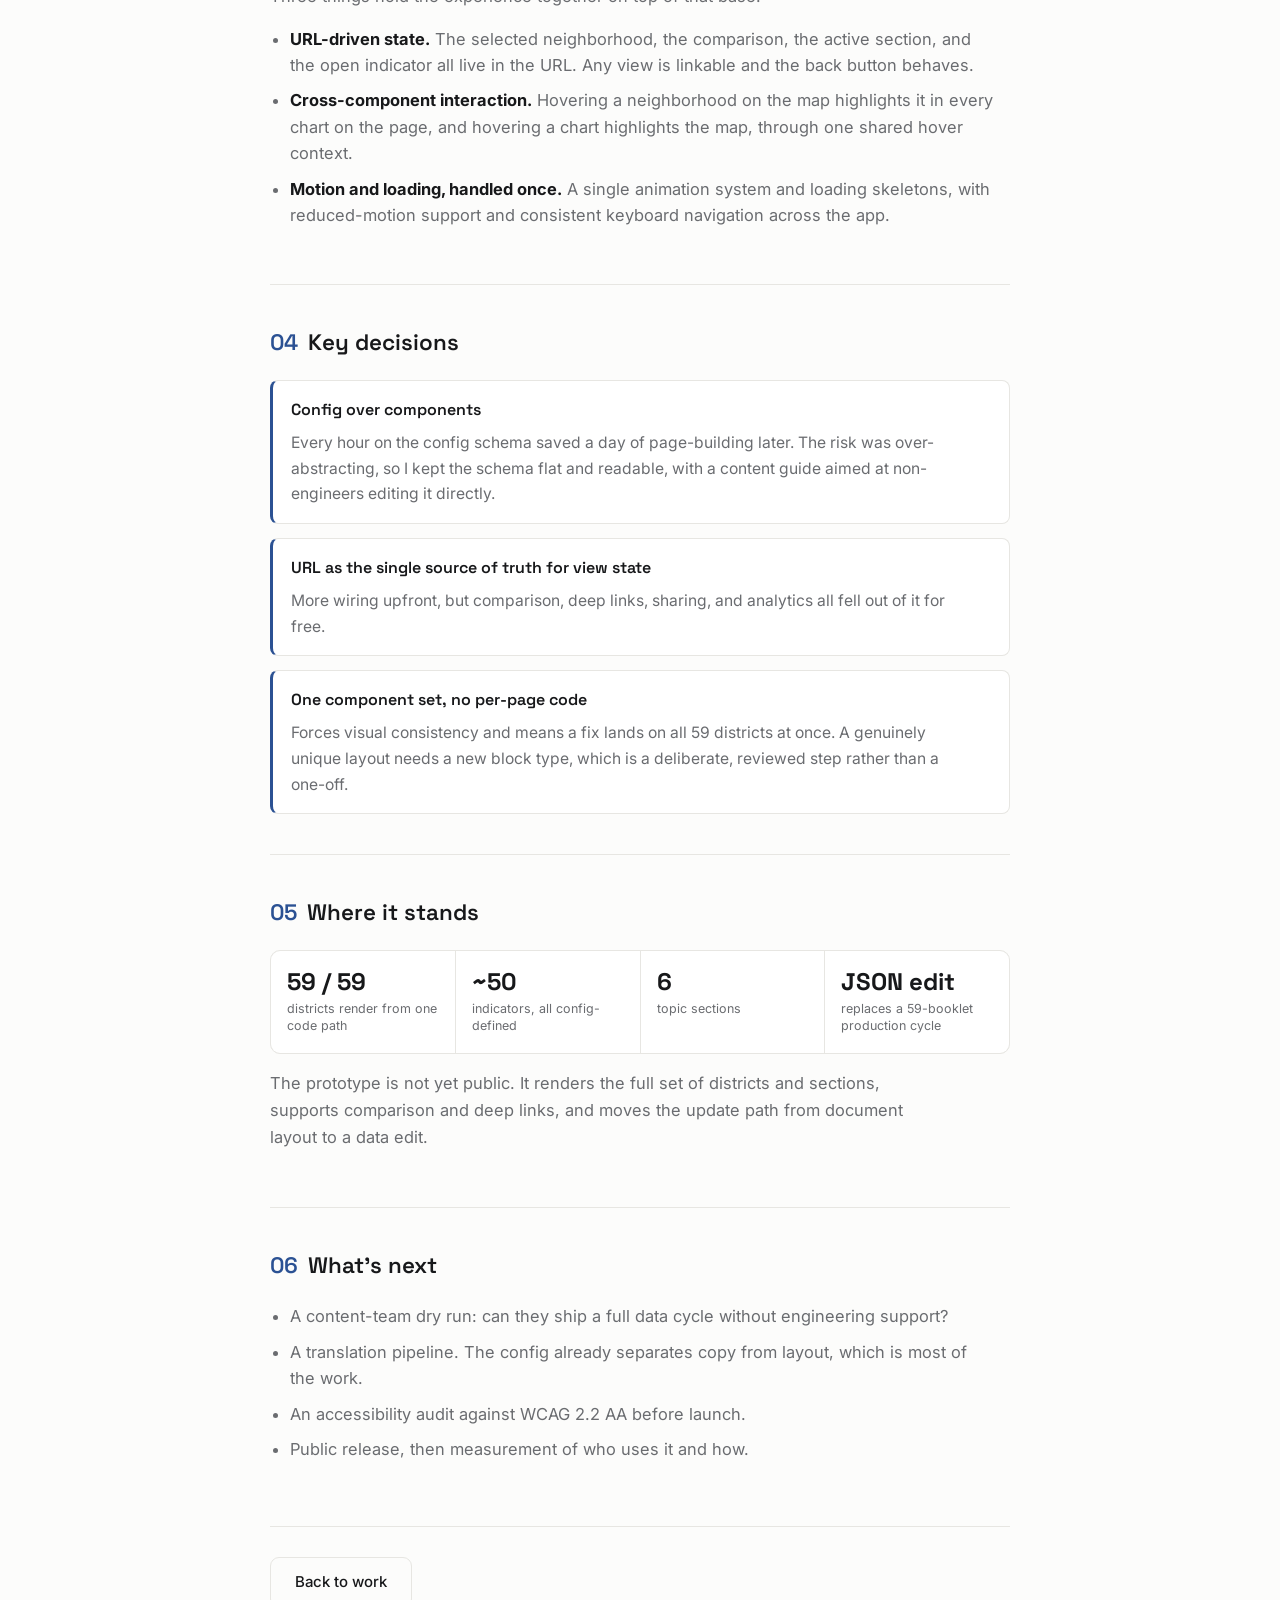
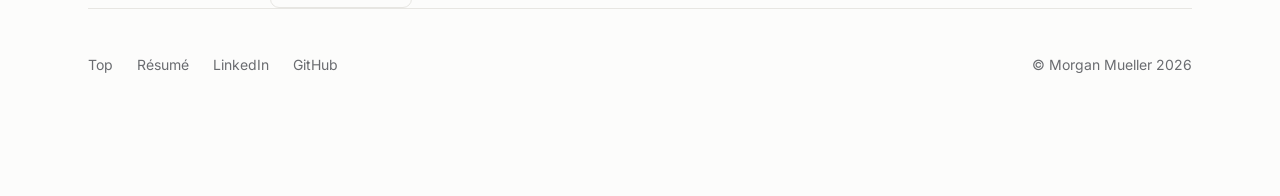
==== commit 123a44b0: "Update community-health-profiles.html" ====
--- a/case/community-health-profiles.html
+++ b/case/community-health-profiles.html
@@ -55,7 +55,7 @@
 
         <dl class="case__facts">
           <dt>Role</dt><dd>Product lead, design, and engineering</dd>
-          <dt>Timeframe</dt><dd>2025&ndash;present (prototype)</dd>
+          <dt>Timeframe</dt><dd>2026&ndash;present (prototype)</dd>
           <dt>Team</dt><dd>Led development; partnered with epidemiology and content teams on indicators and copy</dd>
           <dt>Stack</dt><dd>Next.js, React, D3, config-driven rendering</dd>
           <dt>Status</dt><dd>Unreleased prototype, password-protected</dd>
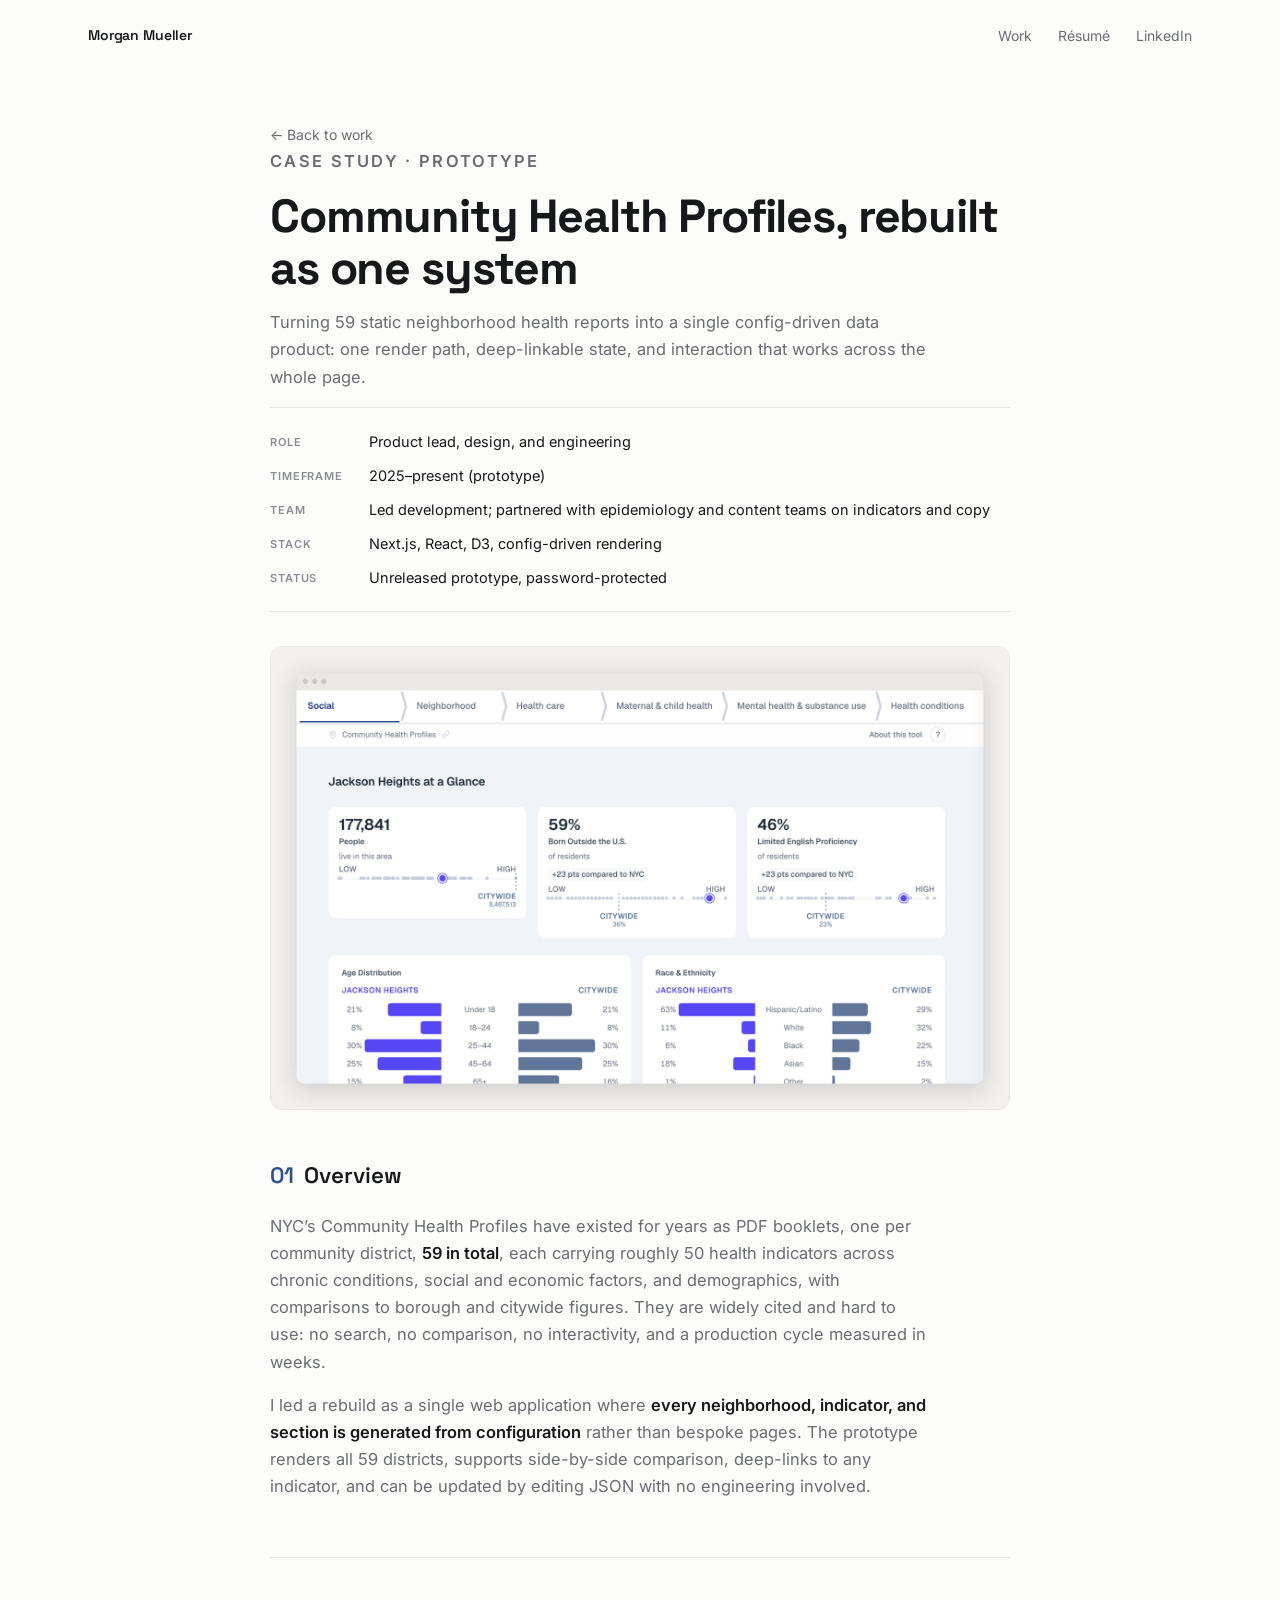
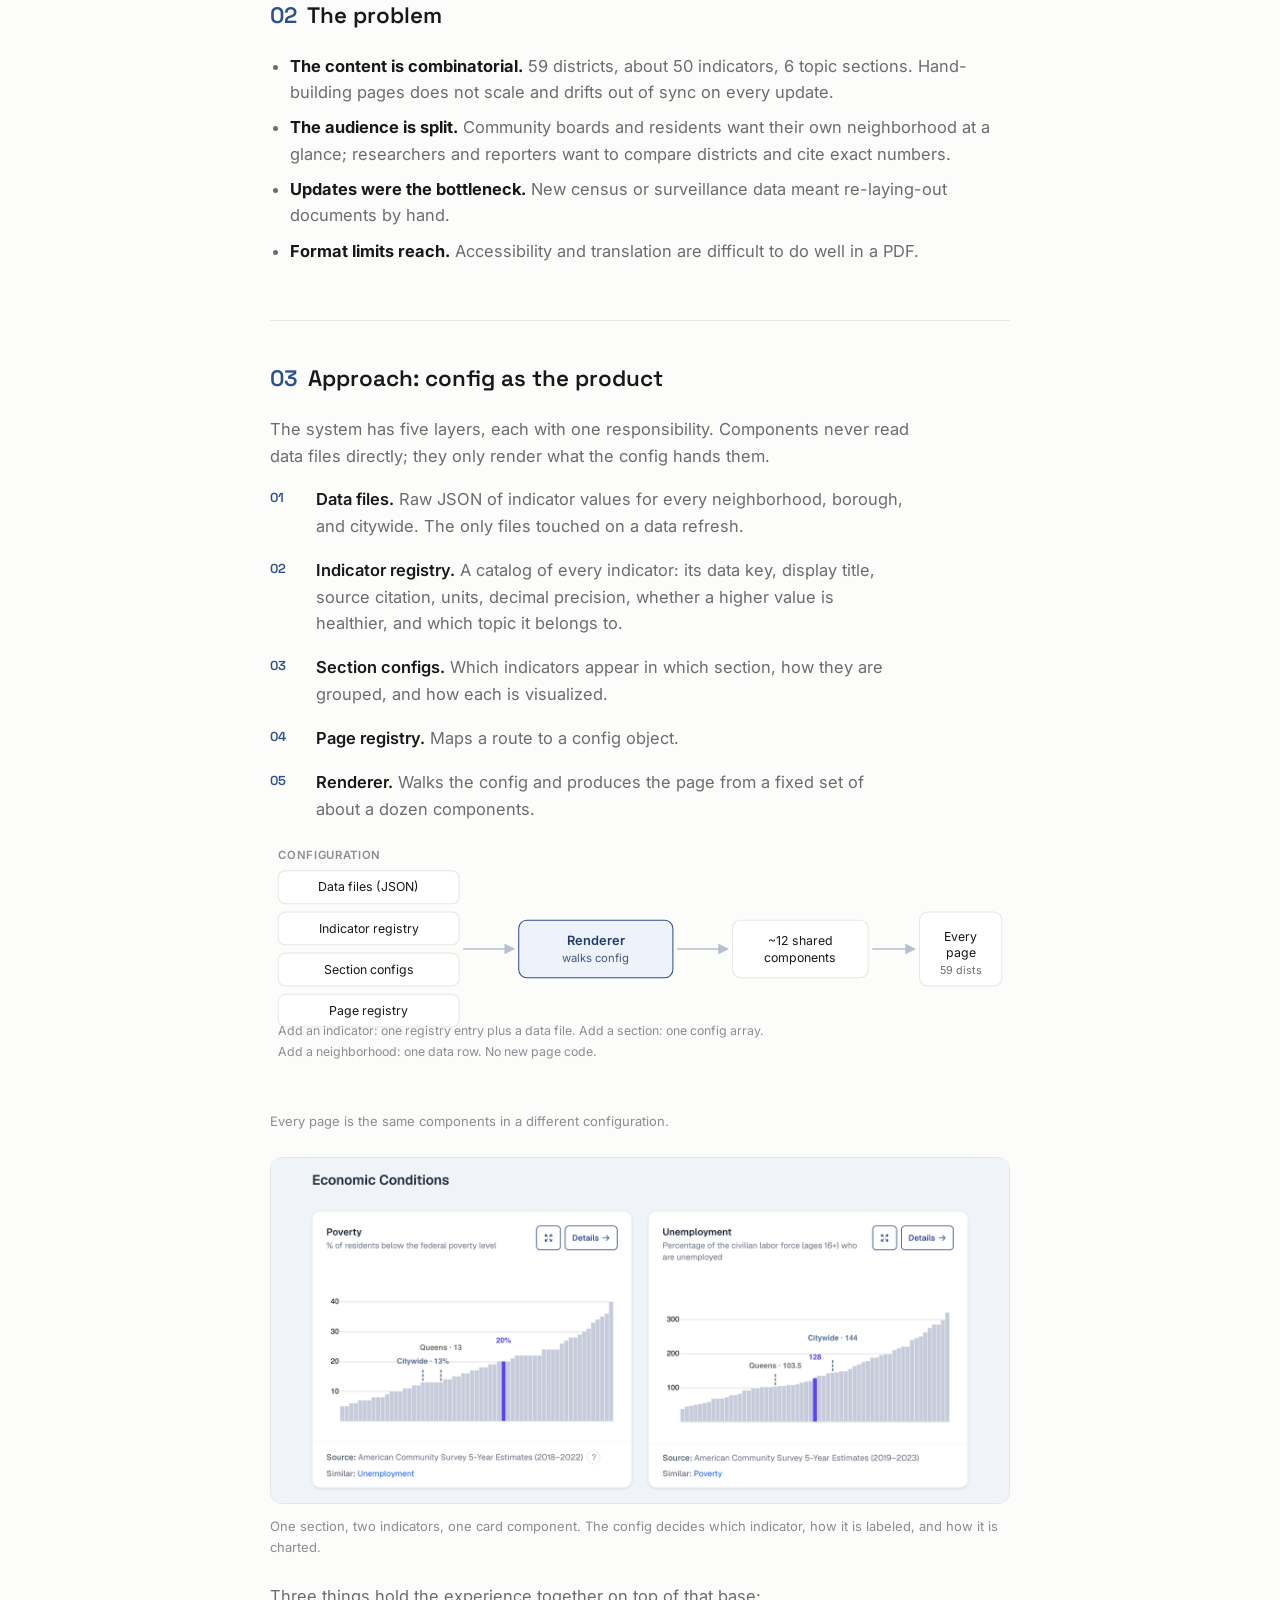
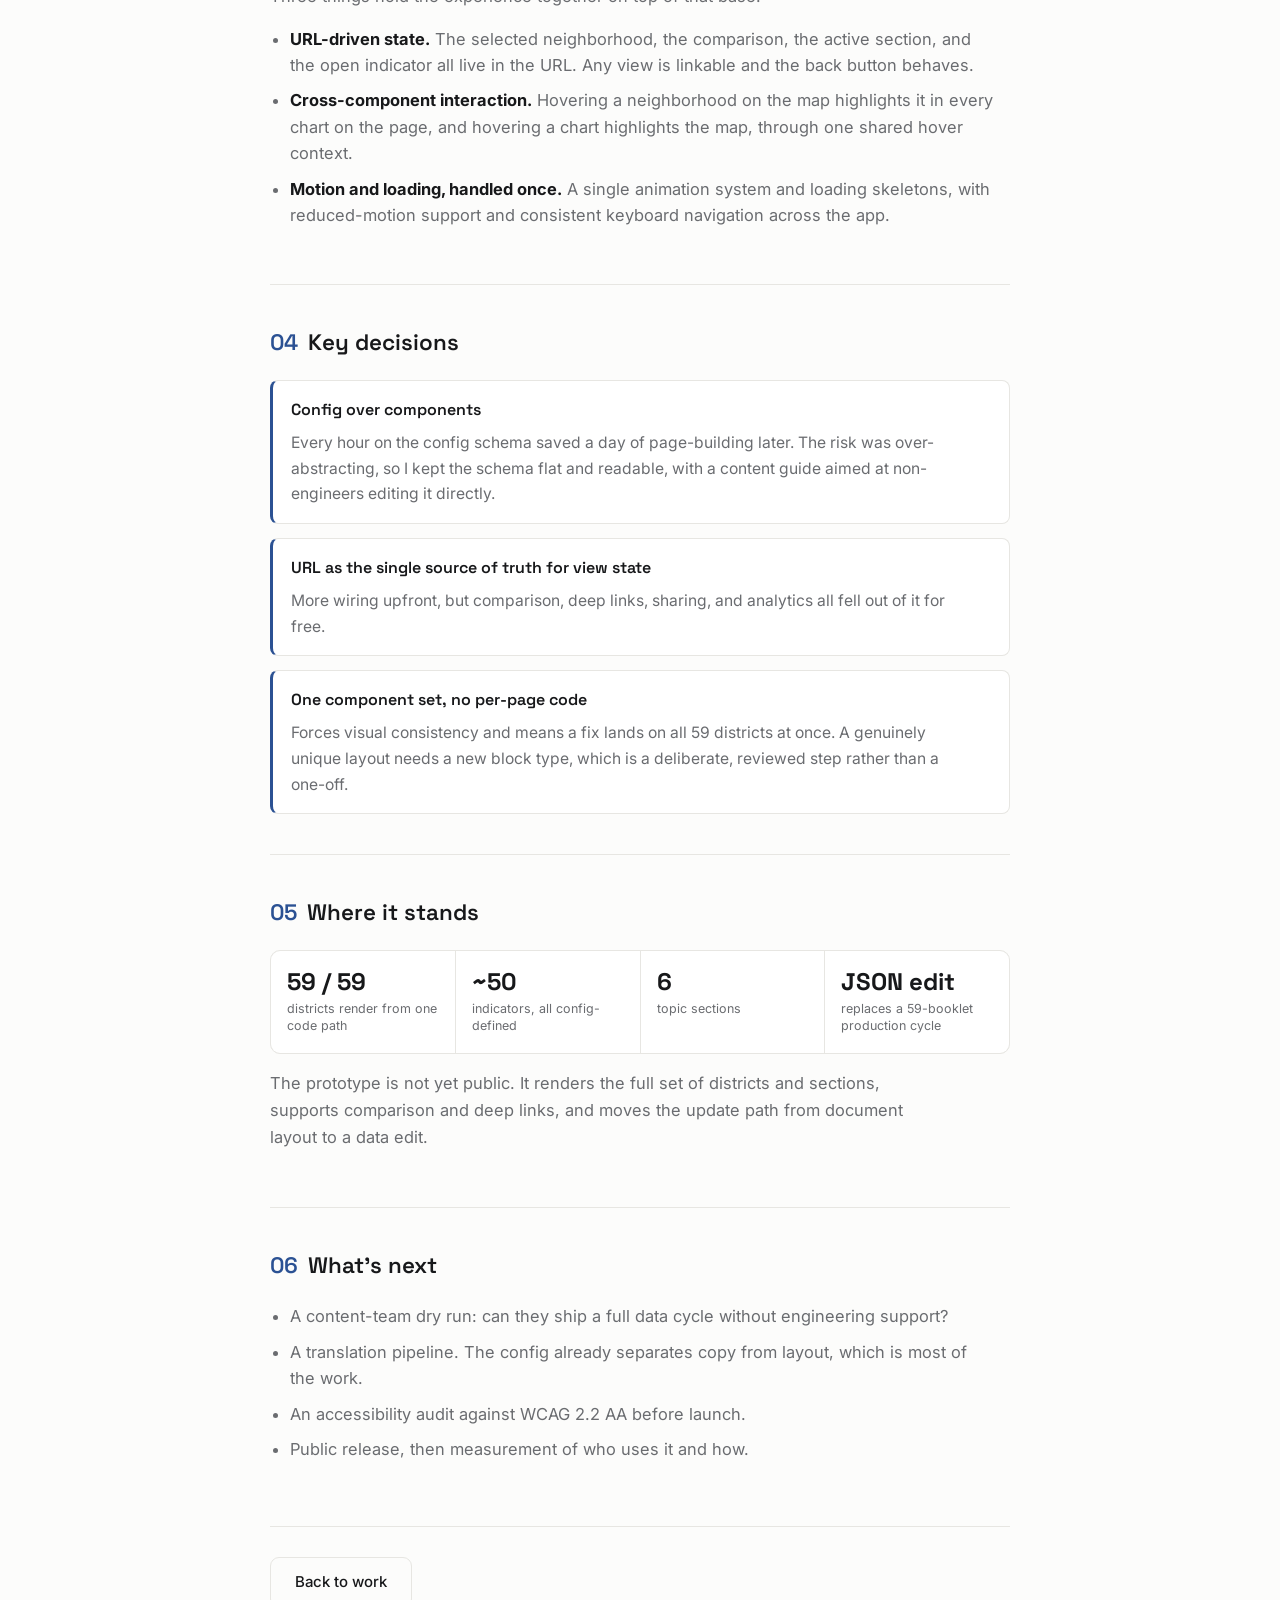
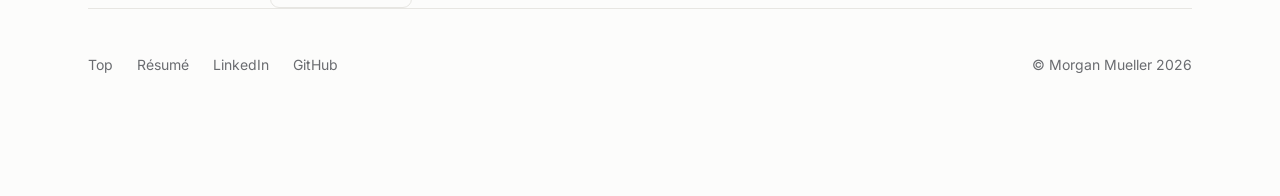
==== commit c879e7fe: "Add files via upload" ====
--- a/case/community-health-profiles.html
+++ b/case/community-health-profiles.html
@@ -55,7 +55,7 @@
 
         <dl class="case__facts">
           <dt>Role</dt><dd>Product lead, design, and engineering</dd>
-          <dt>Timeframe</dt><dd>2026&ndash;present (prototype)</dd>
+          <dt>Timeframe</dt><dd>2025&ndash;present (prototype)</dd>
           <dt>Team</dt><dd>Led development; partnered with epidemiology and content teams on indicators and copy</dd>
           <dt>Stack</dt><dd>Next.js, React, D3, config-driven rendering</dd>
           <dt>Status</dt><dd>Unreleased prototype, password-protected</dd>
